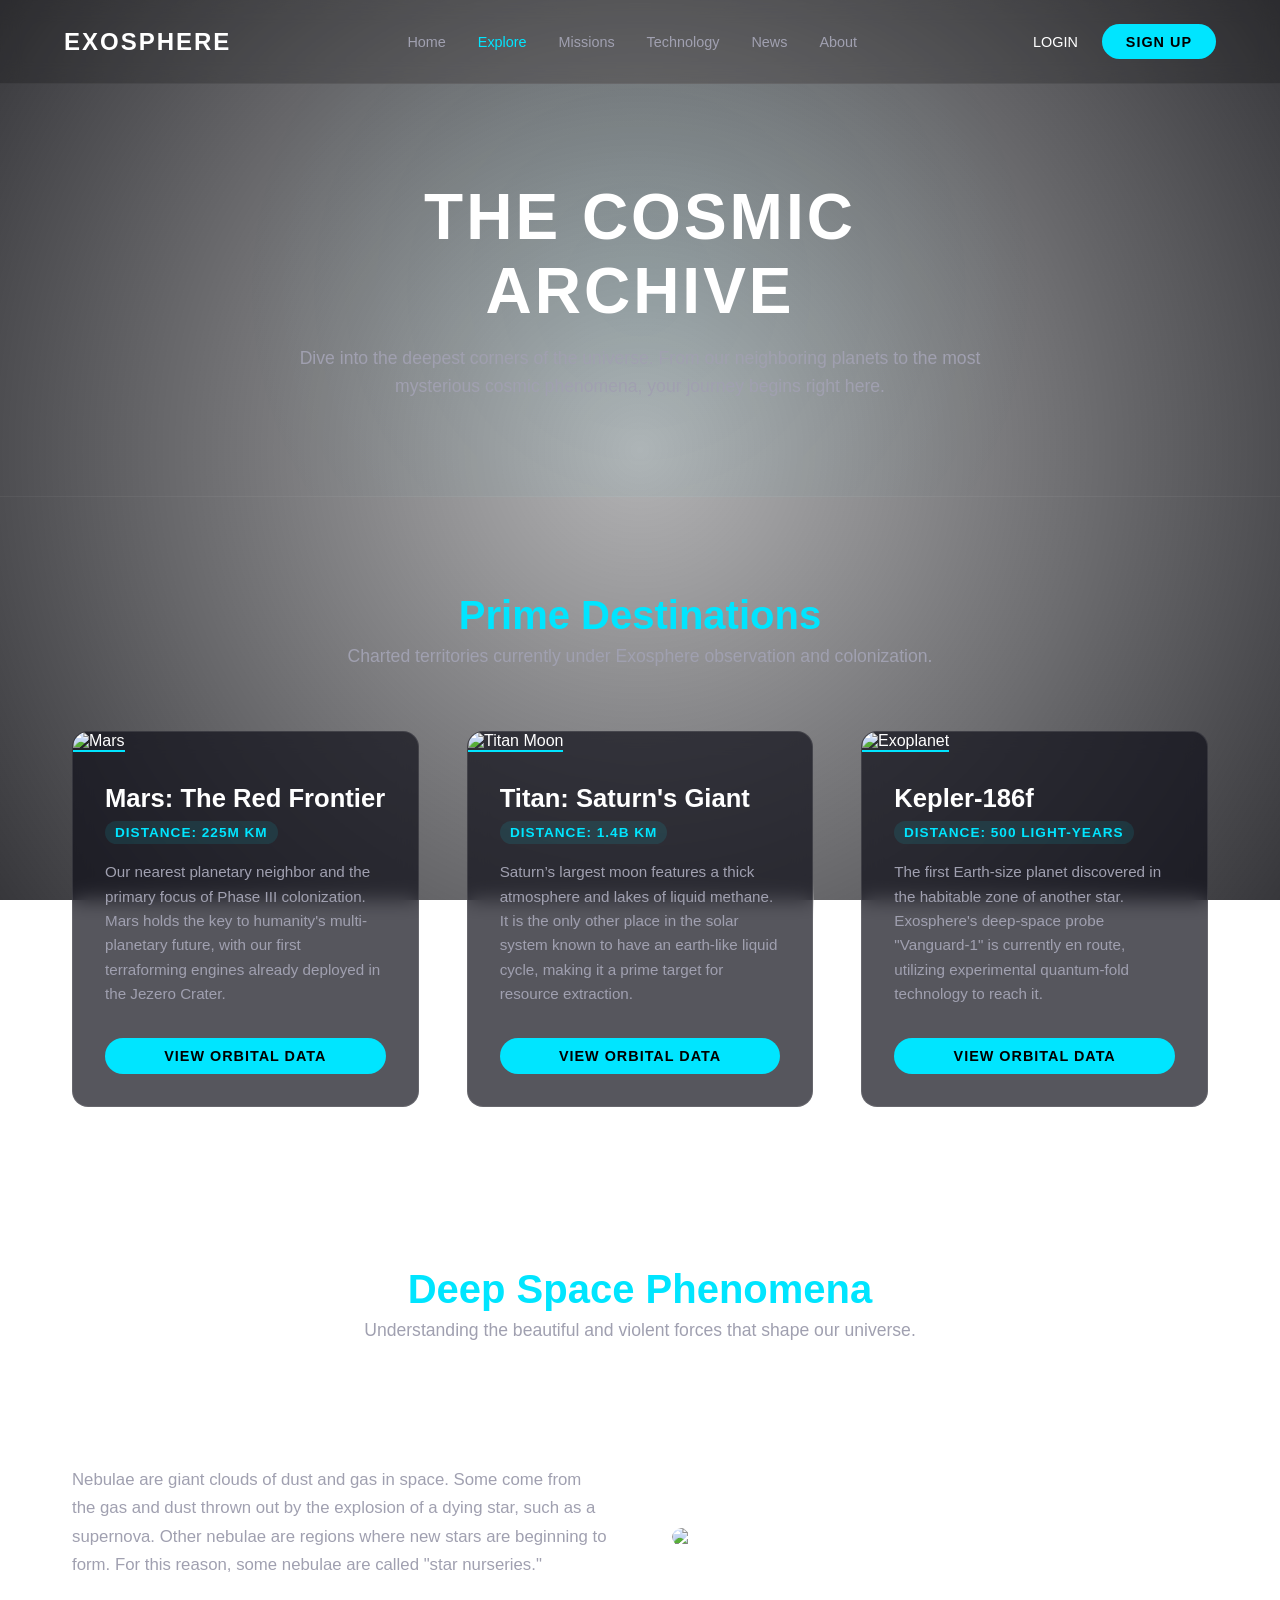
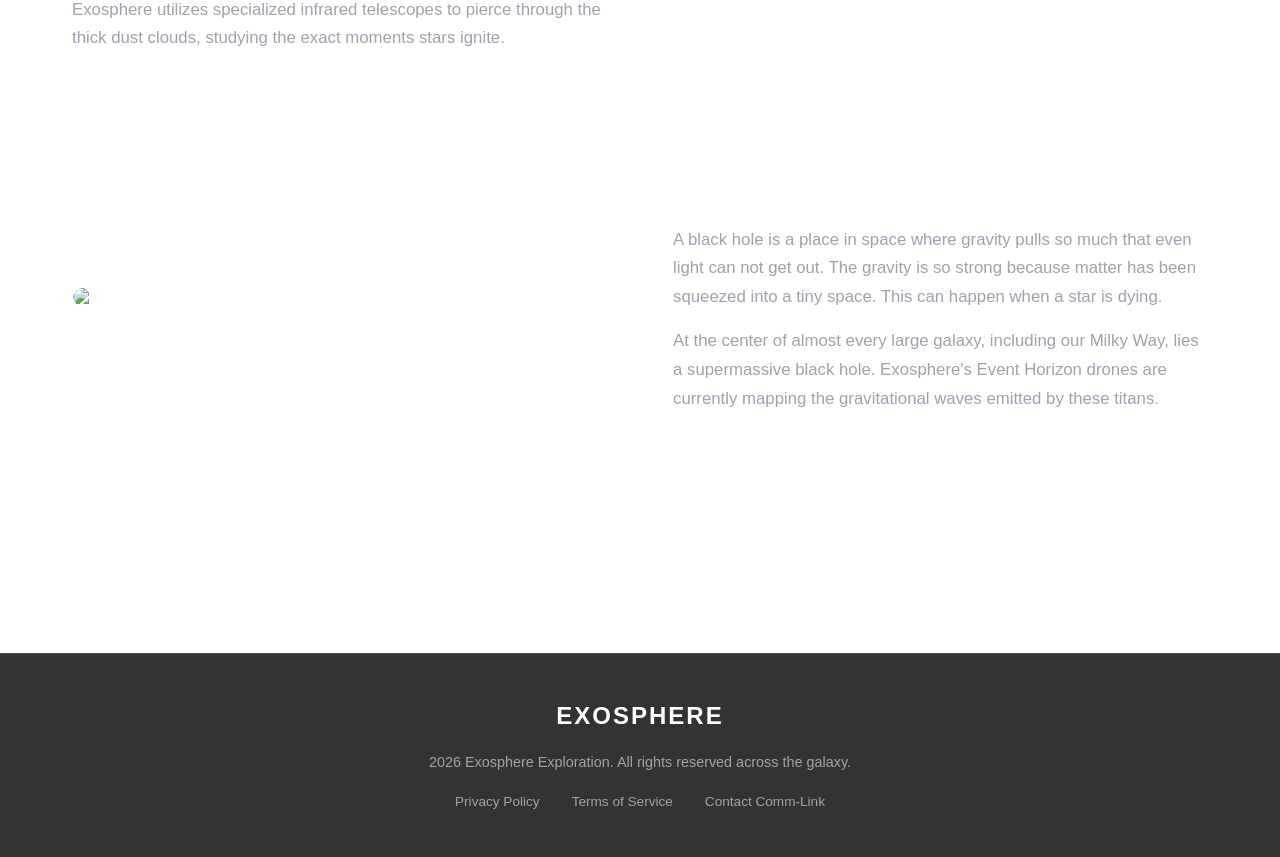
==== Explore.html @ 8937c4ae "Add files via upload Initial website upload" ====
<!DOCTYPE html>
<html lang="en">
<head>
    <meta charset="UTF-8">
    <meta name="viewport" content="width=device-width, initial-scale=1.0">
    <title>Explore the Cosmos - Exosphere</title>
    <link rel="stylesheet" href="./stylemain.css">
<body>

    <body class="explore-page-bg"></body>

    <header class="navbar">
        <div class="logo">EXOSPHERE</div>
        <nav>
            <ul class="nav-links">
                <li><a href="index.html">Home</a></li>
                <li><a href="explore.html" class="active">Explore</a></li>
                <li><a href="Missions.html">Missions</a></li>
                <li><a href="Technology.html">Technology</a></li>
                <li><a href="News.html">News</a></li>
                <li><a href="About.html">About</a></li>
            </ul>
        </nav>
        <div class="auth-buttons">
            <a href="login.html" class="login-btn">LOGIN</a>
            <a href="signup.html" class="btn-glow">SIGN UP</a>
        </div>
    </header>

    <main>
        <section class="explore-hero">
            <div class="hero-content">
                <h1 class="animate-title">THE COSMIC<br>ARCHIVE</h1>
                <p class="animate-subtitle">Dive into the deepest corners of the universe. From our neighboring planets to the most mysterious cosmic phenomena, your journey begins right here.</p>
            </div>
        </section>

        <section class="destinations-section">
            <div class="section-title">
                <h2>Prime Destinations</h2>
                <p>Charted territories currently under Exosphere observation and colonization.</p>
            </div>

            <div class="destinations-grid">
                <div class="dest-card float-anim-1">
                    <img src="./Photos/MarsRed.png" alt="Mars">
                    <div class="dest-info">
                        <h3>Mars: The Red Frontier</h3>
                        <span class="distance">Distance: 225M km</span>
                        <p>Our nearest planetary neighbor and the primary focus of Phase III colonization. Mars holds the key to humanity's multi-planetary future, with our first terraforming engines already deployed in the Jezero Crater.</p>
                        <a href="#" class="btn-glow">VIEW ORBITAL DATA</a>
                    </div>
                </div>

                <div class="dest-card float-anim-2">
                    <img src="./Photos/pia11548-titan-16x9-1.webp"alt="Titan Moon">
                    <div class="dest-info">
                        <h3>Titan: Saturn's Giant</h3>
                        <span class="distance">Distance: 1.4B km</span>
                        <p>Saturn’s largest moon features a thick atmosphere and lakes of liquid methane. It is the only other place in the solar system known to have an earth-like liquid cycle, making it a prime target for resource extraction.</p>
                        <a href="#" class="btn-glow">VIEW ORBITAL DATA</a>
                    </div>
                </div>

                <div class="dest-card float-anim-3">
                    <img src="./Photos/Kepler186f.jpg" alt="Exoplanet">
                    <div class="dest-info">
                        <h3>Kepler-186f</h3>
                        <span class="distance">Distance: 500 Light-years</span>
                        <p>The first Earth-size planet discovered in the habitable zone of another star. Exosphere's deep-space probe "Vanguard-1" is currently en route, utilizing experimental quantum-fold technology to reach it.</p>
                        <a href="#" class="btn-glow">VIEW ORBITAL DATA</a>
                    </div>
                </div>
            </div>
        </section>

        <section class="phenomena-section">
            <div class="section-title">
                <h2>Deep Space Phenomena</h2>
                <p>Understanding the beautiful and violent forces that shape our universe.</p>
            </div>

            <div class="phenomena-row">
                <div class="phenomena-text">
                    <h3>Stellar Nurseries (Nebulae)</h3>
                    <p>Nebulae are giant clouds of dust and gas in space. Some come from the gas and dust thrown out by the explosion of a dying star, such as a supernova. Other nebulae are regions where new stars are beginning to form. For this reason, some nebulae are called "star nurseries."</p>
                    <p>Exosphere utilizes specialized infrared telescopes to pierce through the thick dust clouds, studying the exact moments stars ignite.</p>
                </div>
                <div class="phenomena-image img-glow">
                    <img src="https://images.unsplash.com/photo-1462331940025-496dfbfc7564?q=80&w=800&auto=format&fit=crop" alt="Nebula">
                </div>
            </div>

            <div class="phenomena-row reverse">
                <div class="phenomena-text">
                    <h3>Supermassive Black Holes</h3>
                    <p>A black hole is a place in space where gravity pulls so much that even light can not get out. The gravity is so strong because matter has been squeezed into a tiny space. This can happen when a star is dying.</p>
                    <p>At the center of almost every large galaxy, including our Milky Way, lies a supermassive black hole. Exosphere's Event Horizon drones are currently mapping the gravitational waves emitted by these titans.</p>
                </div>
                <div class="phenomena-image img-glow-dark">
                    <img src="./Photos/black hole.png" alt="Black Hole">
                </div>
            </div>
        </section>

    </main>

    <footer class="site-footer">
        <div class="footer-content">
            <div class="footer-logo">EXOSPHERE</div>
            <p> 2026 Exosphere Exploration. All rights reserved across the galaxy.</p>
            <div class="footer-links">
                <a href="#">Privacy Policy</a>
                <a href="#">Terms of Service</a>
                <a href="#">Contact Comm-Link</a>
            </div>
        </div>
    </footer>

</body>
</html>
---- stylemain.css ----
:root {
    --primary-cyan: #00e5ff;
    --primary-cyan-glow: rgba(0, 229, 255, 0.6);
    --text-white: #ffffff;
    --text-gray: #a0a0b0;
    --bg-dark: #05050a;
    --card-bg: rgba(15, 15, 25, 0.7);
    --card-border: rgba(255, 255, 255, 0.1);
}

* {
    margin: 0;
    padding: 0;
    box-sizing: border-box;
}

body {
    font-family: 'Inter', sans-serif;
    color: var(--text-white);
    background: url('./Photos/different-planets-space.jpg') no-repeat center center fixed;
    background-size: cover;
    min-height: 100vh;
    overflow-x: hidden;
}

body::before {
    content: '';
    position: fixed;
    top: 0; left: 0; width: 100%; height: 100%;
    background: radial-gradient(circle at center, rgba(5,5,10,0.3) 0%, rgba(5,5,10,0.8) 100%);
    z-index: -1;
}

.navbar {
    display: flex;
    justify-content: space-between;
    align-items: center;
    padding: 24px 64px;
    background: rgba(0, 0, 0, 0.2);
    backdrop-filter: blur(10px);
    border-bottom: 1px solid rgba(255, 255, 255, 0.05);
    position: sticky;
    top: 0;
    z-index: 100;
}

.logo {
    font-family: 'Space Grotesk', sans-serif;
    font-size: 24px;
    font-weight: 700;
    letter-spacing: 2px;
}

.nav-links {
    list-style: none;
    display: flex;
    gap: 32px;
}

.nav-links a {
    text-decoration: none;
    color: var(--text-gray);
    font-size: 14.4px;
    font-weight: 500;
    transition: color 0.3s ease;
}

.nav-links a:hover, .nav-links a.active {
    color: var(--primary-cyan);
}

.auth-buttons {
    display: flex;
    align-items: center;
    gap: 24px;
}

.login-btn {
    text-decoration: none;
    color: var(--text-white);
    font-size: 14.4px;
    font-weight: 500;
    transition: color 0.3s ease;
}

.login-btn:hover {
    color: var(--primary-cyan);
}

.btn-glow {
    text-decoration: none;
    background: var(--primary-cyan);
    color: #000;
    padding: 9.6px 24px;
    border-radius: 30px;
    font-weight: 600;
    font-size: 14.4px;
    transition: all 0.3s ease;
    border: none;
    cursor: pointer;
    font-family: 'Inter', sans-serif;
    text-transform: uppercase;
    letter-spacing: 1px;
}

.btn-glow:hover {
    transform: translateY(-2px);
}

.btn-glow.large {
    padding: 16px 40px;
    font-size: 16px;
    margin-top: 32px;
    display: inline-block;
}

.hero {
    text-align: center;
    padding: 128px 32px 80px 32px;
    display: flex;
    flex-direction: column;
    align-items: center;
}

.hero h1 {
    font-family: 'Space Grotesk', sans-serif;
    font-size: 72px;
    line-height: 1.1;
    letter-spacing: 2px;
    margin-bottom: 24px;
}

.hero p {
    font-size: 17.6px;
    color: var(--text-gray);
    max-width: 600px;
    line-height: 1.6;
    margin-bottom: 16px;
}

.features {
    display: grid;
    grid-template-columns: repeat(auto-fit, minmax(300px, 1fr));
    gap: 32px;
    max-width: 1100px;
    margin: 0 auto;
    padding: 32px;
}

.card {
    background: var(--card-bg);
    border: 1px solid var(--card-border);
    border-radius: 16px;
    overflow: hidden;
    backdrop-filter: blur(8px);
    transition: transform 0.3s ease, border-color 0.3s ease;
}

.card:hover {
    transform: translateY(-5px);
    border-color: rgba(0, 229, 255, 0.4);
}

.card.active-card {
    border-color: var(--primary-cyan);
}

.card-image {
    width: 100%;
    height: 180px;
    overflow: hidden;
}

.card-image img {
    width: 100%;
    height: 100%;
    object-fit: cover;
    transition: transform 0.5s ease;
}

.card:hover .card-image img {
    transform: scale(1.05);
}

.card-content {
    padding: 24px;
}

.card-content h3 {
    font-family: 'Space Grotesk', sans-serif;
    font-size: 19.2px;
    margin-bottom: 12.8px;
}

.card-content p {
    color: var(--text-gray);
    font-size: 14.4px;
    line-height: 1.5;
    margin-bottom: 24px;
}

.card-link {
    text-decoration: none;
    color: var(--primary-cyan);
    font-size: 13.6px;
    font-weight: 600;
    letter-spacing: 1px;
    display: inline-block;
}

.about-section {
    max-width: 1200px;
    margin: 64px auto;
    padding: 32px;
    display: grid;
    grid-template-columns: repeat(auto-fit, minmax(400px, 1fr)); 
    gap: 64px;
    align-items: center;
}

.about-content h2 {
    font-family: 'Space Grotesk', sans-serif;
    font-size: 40px;
    margin-bottom: 24px;
}

.about-content p {
    color: var(--text-gray);
    font-size: 16.8px;
    line-height: 1.7;
    margin-bottom: 24px;
}

.about-stats {
    display: grid;
    grid-template-columns: repeat(auto-fit, minmax(140px, 1fr));
    gap: 24px;
}

.stat-box {
    background: var(--card-bg);
    border: 1px solid var(--card-border);
    border-radius: 12px;
    padding: 32px 16px;
    text-align: center;
    backdrop-filter: blur(8px);
    transition: transform 0.3s ease, border-color 0.3s ease;
}

.stat-box:hover {
    transform: translateY(-5px);
    border-color: var(--primary-cyan);
}

.stat-box h4 {
    font-family: 'Space Grotesk', sans-serif;
    font-size: 40px;
    color: var(--primary-cyan);
    margin-bottom: 8px;
}

.stat-box span {
    font-size: 13.6px;
    color: var(--text-gray);
    text-transform: uppercase;
    letter-spacing: 1px;
}

.tech-section {
    max-width: 1200px;
    margin: 64px auto;
    padding: 64px 32px;
    background: rgba(10, 10, 15, 0.4);
    border-top: 1px solid rgba(255, 255, 255, 0.05);
    border-bottom: 1px solid rgba(255, 255, 255, 0.05);
}

.tech-header {
    text-align: center;
    max-width: 800px;
    margin: 0 auto 64px auto;
}

.tech-header h2 {
    font-family: 'Space Grotesk', sans-serif;
    font-size: 40px;
    margin-bottom: 16px;
    color: var(--text-white);
}

.tech-header p {
    color: var(--text-gray);
    font-size: 16.8px;
    line-height: 1.6;
}

.tech-grid {
    display: grid;
    grid-template-columns: repeat(auto-fit, minmax(320px, 1fr));
    gap: 32px;
}

.tech-card {
    background: rgba(0, 0, 0, 0.3);
    border-left: 3px solid var(--primary-cyan);
    padding: 32px;
    border-radius: 0 12px 12px 0;
    transition: background 0.3s ease, transform 0.3s ease;
}

.tech-card:hover {
    background: rgba(0, 229, 255, 0.05);
    transform: translateX(5px);
}

.tech-card h3 {
    font-family: 'Space Grotesk', sans-serif;
    font-size: 22.4px;
    margin-bottom: 16px;
    color: var(--text-white);
}

.tech-card p {
    color: var(--text-gray);
    font-size: 15.2px;
    line-height: 1.7;
}

.roadmap-section {
    max-width: 900px;
    margin: 96px auto;
    padding: 32px;
}

.roadmap-section h2 {
    font-family: 'Space Grotesk', sans-serif;
    font-size: 40px;
    text-align: center;
    margin-bottom: 64px;
}

.roadmap-container {
    display: flex;
    flex-direction: column;
    gap: 32px;
    position: relative;
}

.roadmap-container::before {
    content: '';
    position: absolute;
    left: 45px;
    top: 0;
    bottom: 0;
    width: 2px;
    background: var(--card-border);
    z-index: 0;
}

.roadmap-item {
    display: flex;
    gap: 32px;
    position: relative;
    z-index: 1;
}

.roadmap-date {
    background: var(--bg-dark);
    border: 2px solid var(--primary-cyan);
    color: var(--primary-cyan);
    font-weight: 600;
    padding: 8px 16px;
    border-radius: 30px;
    height: max-content;
    white-space: nowrap;
}

.roadmap-content {
    background: var(--card-bg);
    border: 1px solid var(--card-border);
    border-radius: 12px;
    padding: 32px;
    width: 100%;
    backdrop-filter: blur(8px);
}

.roadmap-content h3 {
    font-family: 'Space Grotesk', sans-serif;
    font-size: 20.8px;
    margin-bottom: 12.8px;
}

.roadmap-content p {
    color: var(--text-gray);
    font-size: 15.2px;
    line-height: 1.6;
}

.newsletter-section {
    padding: 64px 32px;
    margin-top: 32px;
    width: 100%;
    clear: both;
}

.newsletter-box {
    width: 100%;
    max-width: 750px;
    margin: 0 auto;
    background: linear-gradient(135deg, rgba(15, 15, 25, 0.9), rgba(5, 5, 10, 0.9));
    border: 1px solid var(--primary-cyan);
    border-radius: 20px;
    padding: 56px 32px;
    text-align: center;
}

.newsletter-box h2 {
    font-family: 'Space Grotesk', sans-serif;
    font-size: 32px;
    margin-bottom: 16px;
}

.newsletter-box p {
    color: var(--text-gray);
    margin-bottom: 40px;
    font-size: 16px;
    line-height: 1.5;
}

.newsletter-form {
    display: flex;
    flex-wrap: wrap;
    gap: 16px;
    justify-content: center;
    width: 100%;
    max-width: 550px;
    margin: 0 auto;
}

.newsletter-form input {
    flex: 1 1 250px;
    padding: 16px 24px;
    background: rgba(0, 0, 0, 0.5);
    border: 1px solid rgba(255, 255, 255, 0.2);
    border-radius: 30px;
    color: var(--text-white);
    font-family: 'Inter', sans-serif;
    outline: none;
    transition: border-color 0.3s ease;
}

.newsletter-form input:focus {
    border-color: var(--primary-cyan);
}

.newsletter-form button {
    flex: 0 1 auto;
    white-space: nowrap;
}

.site-footer {
    background: rgba(0, 0, 0, 0.8);
    border-top: 1px solid var(--card-border);
    padding: 48px 32px;
    text-align: center;
    backdrop-filter: blur(10px);
}

.footer-content {
    max-width: 1100px;
    margin: 0 auto;
    display: flex;
    flex-direction: column;
    gap: 24px;
    align-items: center;
}

.footer-logo {
    font-family: 'Space Grotesk', sans-serif;
    font-size: 24px;
    font-weight: 700;
    letter-spacing: 2px;
}

.site-footer p {
    color: var(--text-gray);
    font-size: 14.4px;
}

.footer-links {
    display: flex;
    gap: 32px;
}

.footer-links a {
    color: var(--text-gray);
    text-decoration: none;
    font-size: 13.6px;
    transition: color 0.3s ease;
}

.footer-links a:hover {
    color: var(--primary-cyan);
}

.login-container {
    display: flex;
    justify-content: center;
    align-items: center;
    min-height: calc(100vh - 90px);
    padding: 32px;
}

.login-box {
    background: var(--card-bg);
    border: 1px solid var(--card-border);
    border-radius: 16px;
    padding: 48px 40px;
    width: 100%;
    max-width: 450px;
    backdrop-filter: blur(12px);
}

.signup-box {
    max-width: 500px; 
}

.login-box h2 {
    font-family: 'Space Grotesk', sans-serif;
    font-size: 32px;
    margin-bottom: 8px;
    text-align: center;
}

.login-box > p {
    text-align: center;
    color: var(--text-gray);
    font-size: 15.2px;
    margin-bottom: 40px;
}

.input-group {
    margin-bottom: 24px;
}

.input-group label {
    display: block;
    font-size: 13.6px;
    color: var(--text-gray);
    margin-bottom: 8px;
    font-weight: 500;
}

.input-group input {
    width: 100%;
    padding: 14.4px 16px;
    background: rgba(0, 0, 0, 0.4);
    border: 1px solid rgba(255, 255, 255, 0.15);
    border-radius: 8px;
    color: var(--text-white);
    font-family: 'Inter', sans-serif;
    font-size: 16px;
    transition: all 0.3s ease;
}

.input-group input::placeholder {
    color: rgba(255, 255, 255, 0.3);
}

.input-group input:focus {
    outline: none;
    border-color: var(--primary-cyan);
    background: rgba(0, 0, 0, 0.6);
}

.form-actions {
    display: flex;
    justify-content: space-between;
    align-items: center;
    margin-bottom: 32px;
    font-size: 13.6px;
}

.remember-me {
    display: flex;
    align-items: center;
    gap: 8px;
    color: var(--text-gray);
    cursor: pointer;
    position: relative;
}

.remember-me input[type="checkbox"] {
    accent-color: var(--primary-cyan);
    cursor: pointer;
}

.forgot-pass {
    color: var(--primary-cyan);
    text-decoration: none;
}

.forgot-pass:hover {
    color: var(--primary-cyan);
}

.submit-btn {
    width: 100%;
    text-align: center;
    display: block;
}

.login-footer {
    margin-top: 32px;
    text-align: center;
    font-size: 14.4px;
    color: var(--text-gray);
}

.login-footer a {
    color: var(--primary-cyan);
    text-decoration: none;
    font-weight: 600;
}

.strength-meter {
    height: 4px;
    background: rgba(255, 255, 255, 0.1);
    border-radius: 2px;
    margin-top: 10px;
    margin-bottom: 5px;
    overflow: hidden;
}

.strength-bar {
    height: 100%;
    width: 0%;
    border-radius: 2px;
    transition: width 0.3s ease, background-color 0.3s ease;
}

.dynamic-feedback {
    display: block;
    font-size: 12px;
    margin-top: 5px;
    min-height: 15px; 
    transition: color 0.3s ease;
}

button:disabled {
    cursor: not-allowed;
    background: rgba(0, 229, 255, 0.2);
    color: rgba(255, 255, 255, 0.5);
    border: 1px solid rgba(0, 229, 255, 0.2);
}

.explore-hero {
    text-align: center;
    padding: 96px 32px;
    background: radial-gradient(circle at center, rgba(0, 229, 255, 0.05) 0%, transparent 60%);
    border-bottom: 1px solid rgba(255, 255, 255, 0.05);
}

.explore-hero h1 {
    font-family: 'Space Grotesk', sans-serif;
    font-size: 64px;
    letter-spacing: 3px;
    margin-bottom: 16px;
    color: var(--text-white);
}

.explore-hero p {
    color: var(--text-gray);
    font-size: 17.6px;
    max-width: 700px;
    margin: 0 auto;
    line-height: 1.6;
}

.section-title {
    text-align: center;
    margin-bottom: 64px;
    padding: 0 32px;
}

.section-title h2 {
    font-family: 'Space Grotesk', sans-serif;
    font-size: 40px;
    color: var(--primary-cyan);
    margin-bottom: 8px;
}

.section-title p {
    color: var(--text-gray);
    font-size: 17.6px;
}

.destinations-section {
    max-width: 1200px;
    margin: 64px auto;
    padding: 32px;
}

.destinations-grid {
    display: grid;
    grid-template-columns: repeat(auto-fit, minmax(320px, 1fr));
    gap: 48px;
}

.dest-card {
    background: var(--card-bg);
    border: 1px solid var(--card-border);
    border-radius: 16px;
    overflow: hidden;
    backdrop-filter: blur(10px);
    transition: transform 0.4s ease, border-color 0.4s ease;
}

.dest-card:hover {
    border-color: var(--primary-cyan); 
}

.dest-card img {
    width: 100%;
    height: 220px;
    object-fit: cover;
    border-bottom: 2px solid var(--primary-cyan);
}

.dest-info {
    padding: 32px;
}

.dest-info h3 {
    font-family: 'Space Grotesk', sans-serif;
    font-size: 25.6px;
    margin-bottom: 8px;
}

.dest-info .distance {
    display: inline-block;
    color: var(--primary-cyan);
    font-size: 13.6px;
    font-weight: 600;
    text-transform: uppercase;
    letter-spacing: 1px;
    margin-bottom: 16px;
    background: rgba(0, 229, 255, 0.1);
    padding: 4px 10px;
    border-radius: 20px;
}

.dest-info p {
    color: var(--text-gray);
    font-size: 15.2px;
    line-height: 1.6;
    margin-bottom: 32px;
}

.dest-info .btn-glow {
    width: 100%;
    display: block;
    text-align: center;
}

.phenomena-section {
    max-width: 1200px;
    margin: 96px auto;
    padding: 32px;
}

.phenomena-row {
    display: flex;
    align-items: center;
    gap: 64px;
    margin-bottom: 96px;
}

.phenomena-row.reverse {
    flex-direction: row-reverse;
}

.phenomena-text {
    flex: 1;
}

.phenomena-text h3 {
    font-family: 'Space Grotesk', sans-serif;
    font-size: 32px;
    margin-bottom: 24px;
    color: var(--text-white);
}

.phenomena-text p {
    color: var(--text-gray);
    font-size: 16.8px;
    line-height: 1.7;
    margin-bottom: 16px;
}

.phenomena-image {
    flex: 1;
    border-radius: 20px;
    overflow: hidden;
    position: relative;
}

.phenomena-image img {
    width: 100%;
    height: 100%;
    object-fit: cover;
    border-radius: 20px;
    transition: transform 0.8s ease;
}

.phenomena-row:hover .phenomena-image img {
    transform: scale(1.05); 
}

.img-glow-dark {
    border: 1px solid rgba(255, 255, 255, 0.05);
}

.mission-hero {
    position: relative;
    text-align: center;
    padding: 128px 32px;
    overflow: hidden;
    border-bottom: 1px solid var(--card-border);
}

.radar-bg {
    position: absolute;
    top: 50%;
    left: 50%;
    transform: translate(-50%, -50%);
    width: 600px;
    height: 600px;
    border-radius: 50%;
    border: 1px solid rgba(0, 229, 255, 0.1);
    z-index: -1;
    /* background: repeating-radial-gradient(
        transparent,
        transparent 40px,
        rgba(0, 229, 255, 0.05) 41px,
        transparent 42px
    ); */
}

.radar-bg::after {
    content: '';
    position: absolute;
    top: 50%;
    left: 50%;
    width: 300px;
    height: 300px;
    background: conic-gradient(from 0deg, transparent 70%, rgba(0, 229, 255, 0.3) 100%);
    transform-origin: 0 0;
    animation: radar-spin 4s linear infinite;
    border-radius: 100% 0 0 0;
}

@keyframes radar-spin {
    from { transform: rotate(0deg); }
    to { transform: rotate(360deg); }
}

.mission-hero h1 {
    font-family: 'Space Grotesk', sans-serif;
    font-size: 64px;
    letter-spacing: 4px;
    color: var(--text-white);
    margin-bottom: 16px;
}

.mission-hero p {
    color: var(--text-gray);
    font-size: 17.6px;
    max-width: 600px;
    margin: 0 auto;
    line-height: 1.6;
}

.mission-board-section {
    max-width: 1200px;
    margin: 64px auto;
    padding: 32px;
}

.mission-grid {
    display: grid;
    grid-template-columns: repeat(auto-fit, minmax(400px, 1fr));
    gap: 48px;
}

.mission-card {
    background: var(--card-bg);
    border: 1px solid var(--card-border);
    border-radius: 16px;
    overflow: hidden;
    backdrop-filter: blur(12px);
    position: relative;
    transition: transform 0.3s ease;
}

.mission-card:hover {
    transform: translateY(-5px);
    border-color: rgba(255, 255, 255, 0.3);
}

.mission-status {
    position: absolute;
    top: 15px;
    right: 15px;
    background: rgba(0, 0, 0, 0.7);
    padding: 8px 15px;
    border-radius: 30px;
    display: flex;
    align-items: center;
    gap: 10px;
    backdrop-filter: blur(5px);
    border: 1px solid rgba(255, 255, 255, 0.1);
    z-index: 10;
}

.status-dot {
    width: 10px;
    height: 10px;
    border-radius: 50%;
}

.active-dot {
    background: #00ff88;
    animation: pulse-green 1.5s infinite alternate;
}

.transit-dot {
    background: #ffd700;
    animation: pulse-yellow 1.5s infinite alternate;
}

@keyframes pulse-green {
    from { opacity: 0.5; }
    to { opacity: 1; }
}

@keyframes pulse-yellow {
    from { opacity: 0.5; }
    to { opacity: 1; }
}

.status-text {
    font-size: 12px;
    font-weight: 600;
    letter-spacing: 1px;
    color: var(--text-white);
}

.mission-img {
    width: 100%;
    height: 250px;
    object-fit: cover;
    border-bottom: 1px solid var(--card-border);
}

.mission-details {
    padding: 32px;
}

.mission-details h3 {
    font-family: 'Space Grotesk', sans-serif;
    font-size: 24px;
    margin-bottom: 8px;
}

.mission-target {
    color: var(--primary-cyan);
    font-size: 14.4px;
    margin-bottom: 24px;
    text-transform: uppercase;
}

.mission-details p {
    color: var(--text-gray);
    font-size: 15.2px;
    line-height: 1.6;
    margin-bottom: 24px;
}

.progress-container {
    width: 100%;
    height: 6px;
    background: rgba(255, 255, 255, 0.1);
    border-radius: 3px;
    margin-bottom: 10px;
    overflow: hidden;
}

.progress-bar {
    height: 100%;
    background: #00ff88;
    border-radius: 3px;
}

.progress-bar.transit-bar {
    background: #ffd700;
}

.progress-text {
    font-size: 12.8px;
    color: var(--text-white) ;
    text-align: right;
    margin-bottom: 0;
}

.featured-mission-section {
    background: linear-gradient(to right, rgba(10, 10, 15, 0.9), rgba(5, 5, 10, 0.9));
    border-top: 1px solid var(--primary-cyan);
    border-bottom: 1px solid var(--primary-cyan);
    padding: 96px 32px;
    margin-top: 64px;
}

.featured-mission-wrapper {
    max-width: 1200px;
    margin: 0 auto;
    display: flex;
    align-items: center;
    gap: 64px;
}

.featured-text {
    flex: 1;
}

.clearance-tag {
    display: inline-block;
    background: rgba(255, 77, 77, 0.1);
    color: #ff4d4d;
    border: 1px solid #ff4d4d;
    padding: 5px 12px;
    border-radius: 4px;
    font-size: 12px;
    font-weight: 700;
    letter-spacing: 2px;
    margin-bottom: 24px;
}

.featured-text h2 {
    font-family: 'Space Grotesk', sans-serif;
    font-size: 48px;
    margin-bottom: 8px;
}

.featured-text .subtitle {
    color: var(--primary-cyan);
    font-size: 19.2px;
    margin-bottom: 32px;
}

.featured-text p {
    color: var(--text-gray);
    font-size: 16.8px;
    line-height: 1.7;
    margin-bottom: 32px;
}

.mission-specs {
    list-style: none;
    margin-bottom: 48px;
    padding-left: 0;
}

.mission-specs li {
    color: var(--text-white);
    margin-bottom: 12.8px;
    font-size: 16px;
    border-left: 2px solid var(--primary-cyan);
    padding-left: 15px;
}

.featured-image {
    flex: 1;
    position: relative;
    border-radius: 12px;
    overflow: hidden;
    border: 1px solid rgba(0, 229, 255, 0.3);
}

.featured-image img {
    width: 100%;
    display: block;
    filter: contrast(1.2) brightness(0.8);
}

.scanner-line {
    position: absolute;
    top: 0;
    left: 0;
    width: 100%;
    height: 1px;
    background: var(--primary-cyan);
    z-index: 5;
    animation: scan 4s ease-in-out infinite;
}

@keyframes scan {
    0% { top: 0%; opacity: 0; }
    10% { opacity: 1; }
    90% { opacity: 1; }
    100% { top: 100%; opacity: 0; }
}

.slide-in-left {
    animation: slideRight 1s ease-out forwards;
}

.slide-in-right {
    animation: slideLeft 1s ease-out forwards;
}

@keyframes slideRight {
    from { opacity: 0; transform: translateX(-50px); }
    to { opacity: 1; transform: translateX(0); }
}

@keyframes slideLeft {
    from { opacity: 0; transform: translateX(50px); }
    to { opacity: 1; transform: translateX(0); }
}

@media (max-width: 900px) {
    .featured-mission-wrapper {
        flex-direction: column;
    }
    .mission-hero h1 { font-size: 48px; }
}

body.mission-page-bg {
    background: url('./Photos/aperture-vintage-Z6EpCdMcoUU-unsplash.jpg') no-repeat center center fixed;
    background-size: cover;
}

.explore-page-bg{
    background: url('./Photos/yong-chuan-tan-VZ_GDBK98FQ-unsplash.jpg') no-repeat center center fixed;
    background-size: cover;
}
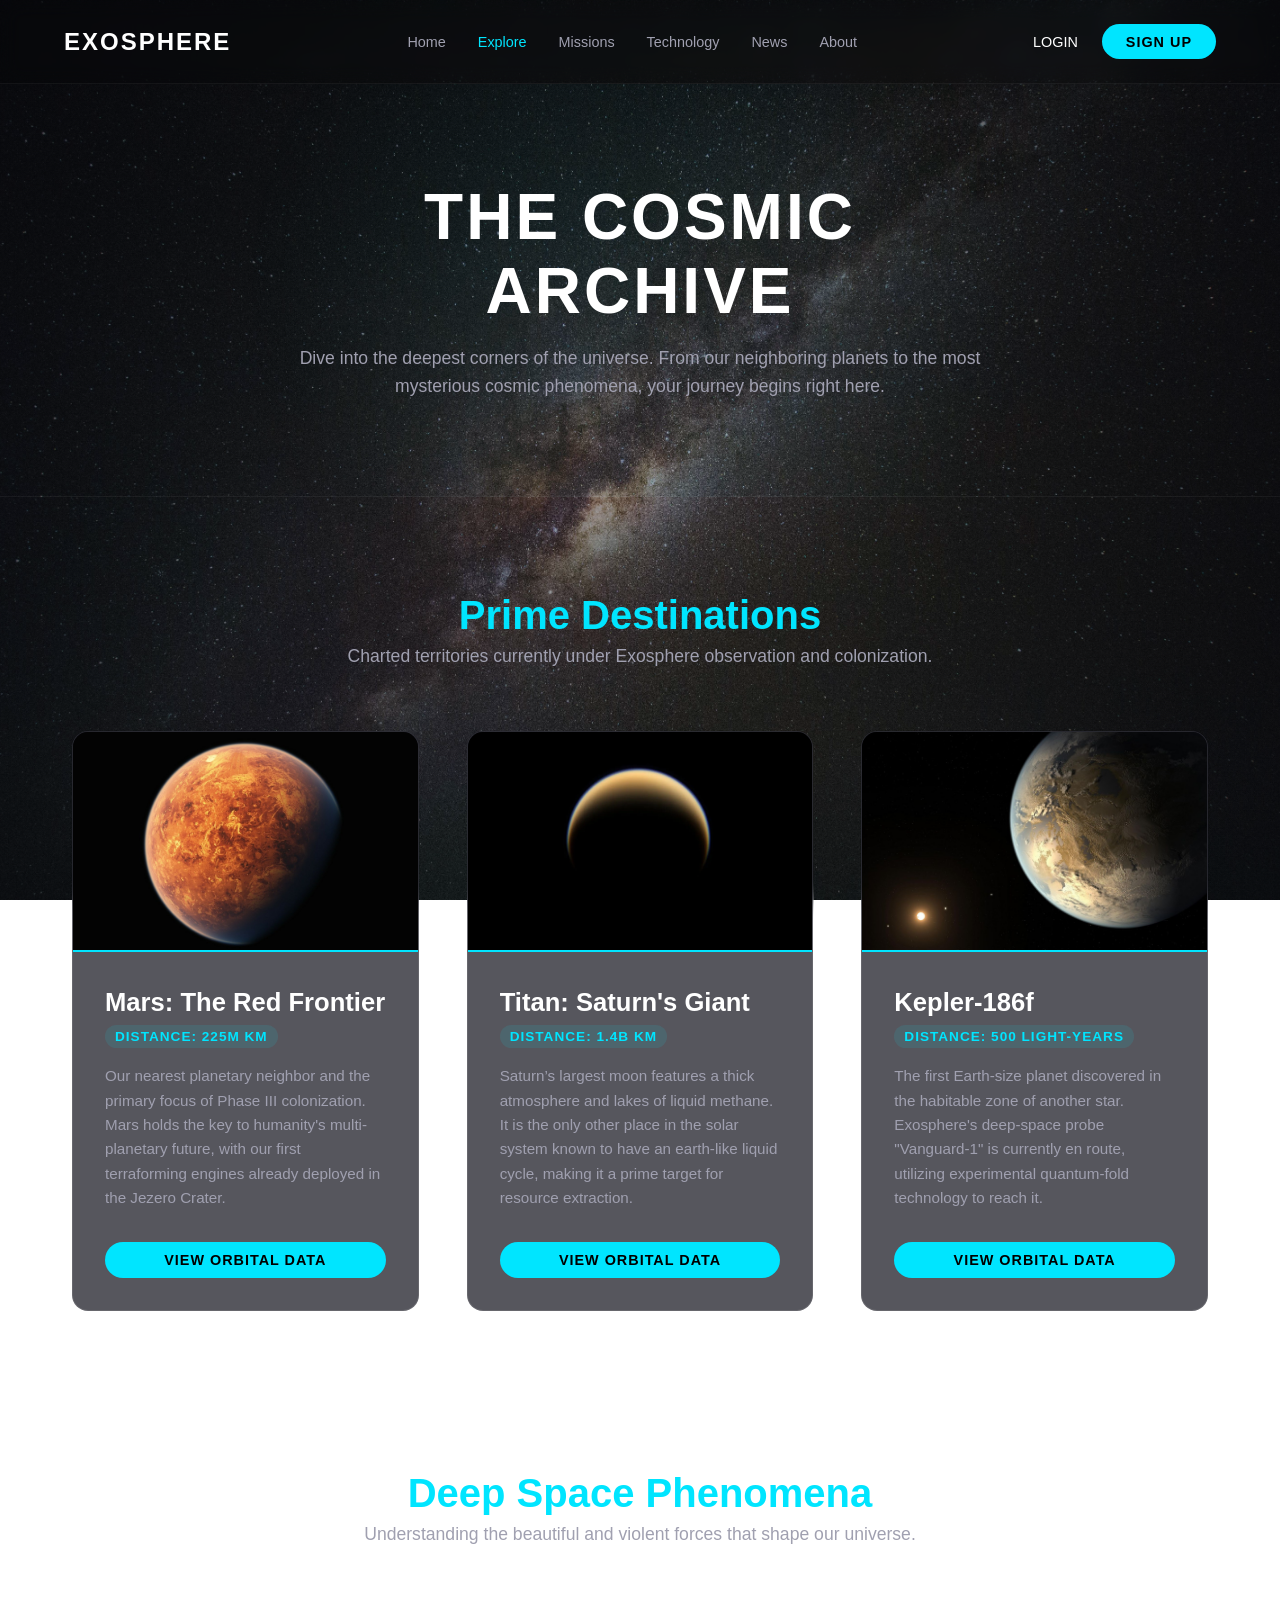
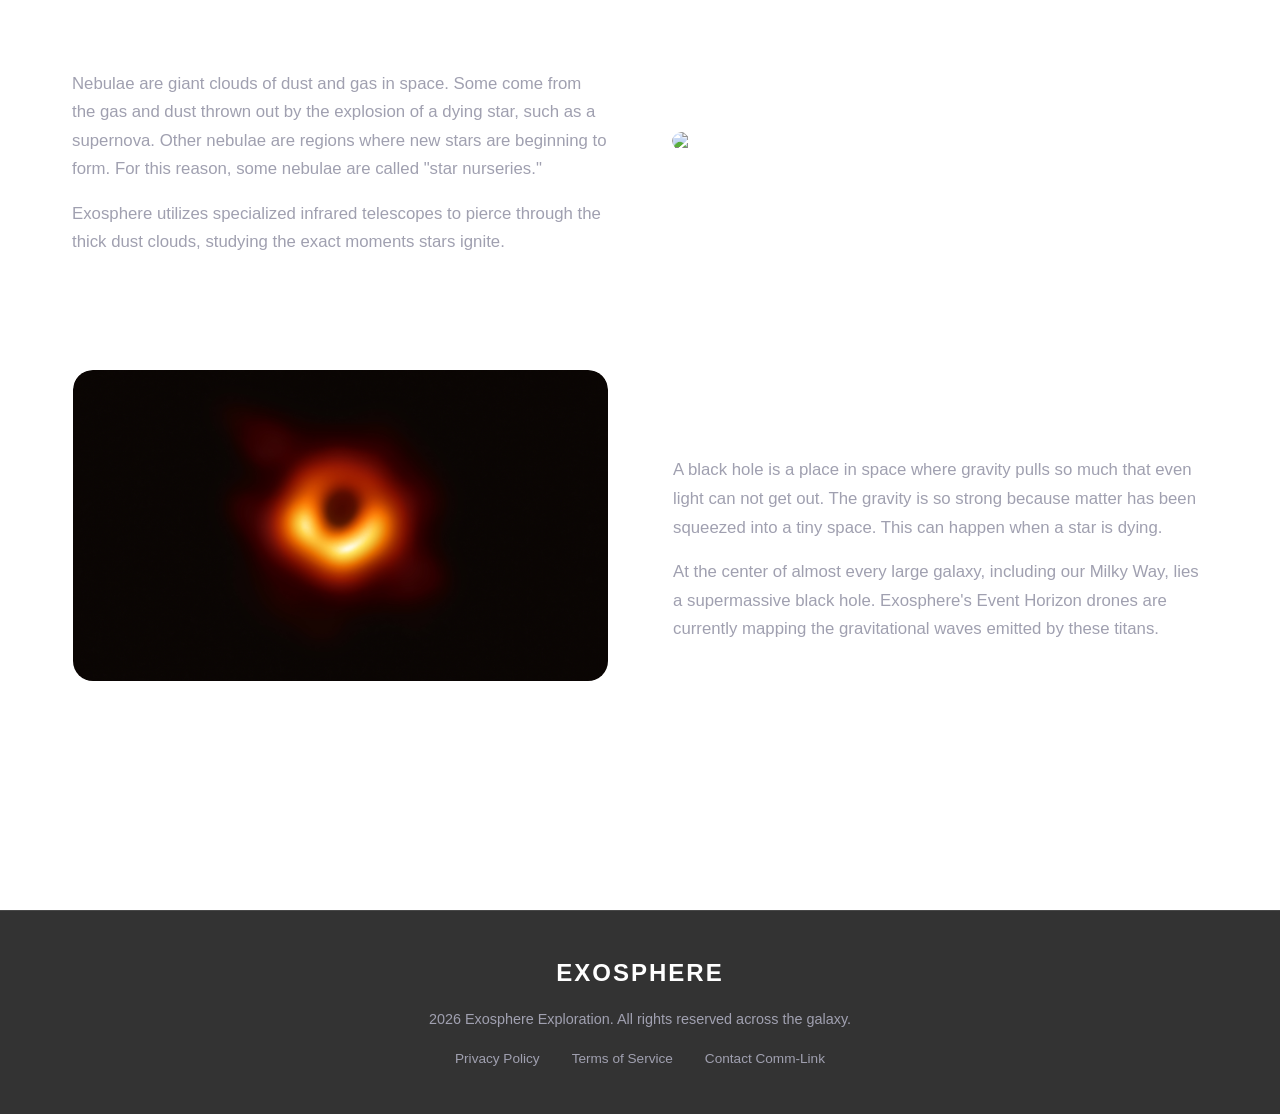
==== commit 25de470d: "`" ====
--- a/Explore.html
+++ b/Explore.html
@@ -98,7 +98,7 @@
                     <p>At the center of almost every large galaxy, including our Milky Way, lies a supermassive black hole. Exosphere's Event Horizon drones are currently mapping the gravitational waves emitted by these titans.</p>
                 </div>
                 <div class="phenomena-image img-glow-dark">
-                    <img src="./Photos/black hole.png" alt="Black Hole">
+                    <img src="./Photos/black hole.jpg" alt="Black Hole">
                 </div>
             </div>
         </section>
@@ -118,4 +118,4 @@
     </footer>
 
 </body>
-</html>+</html>
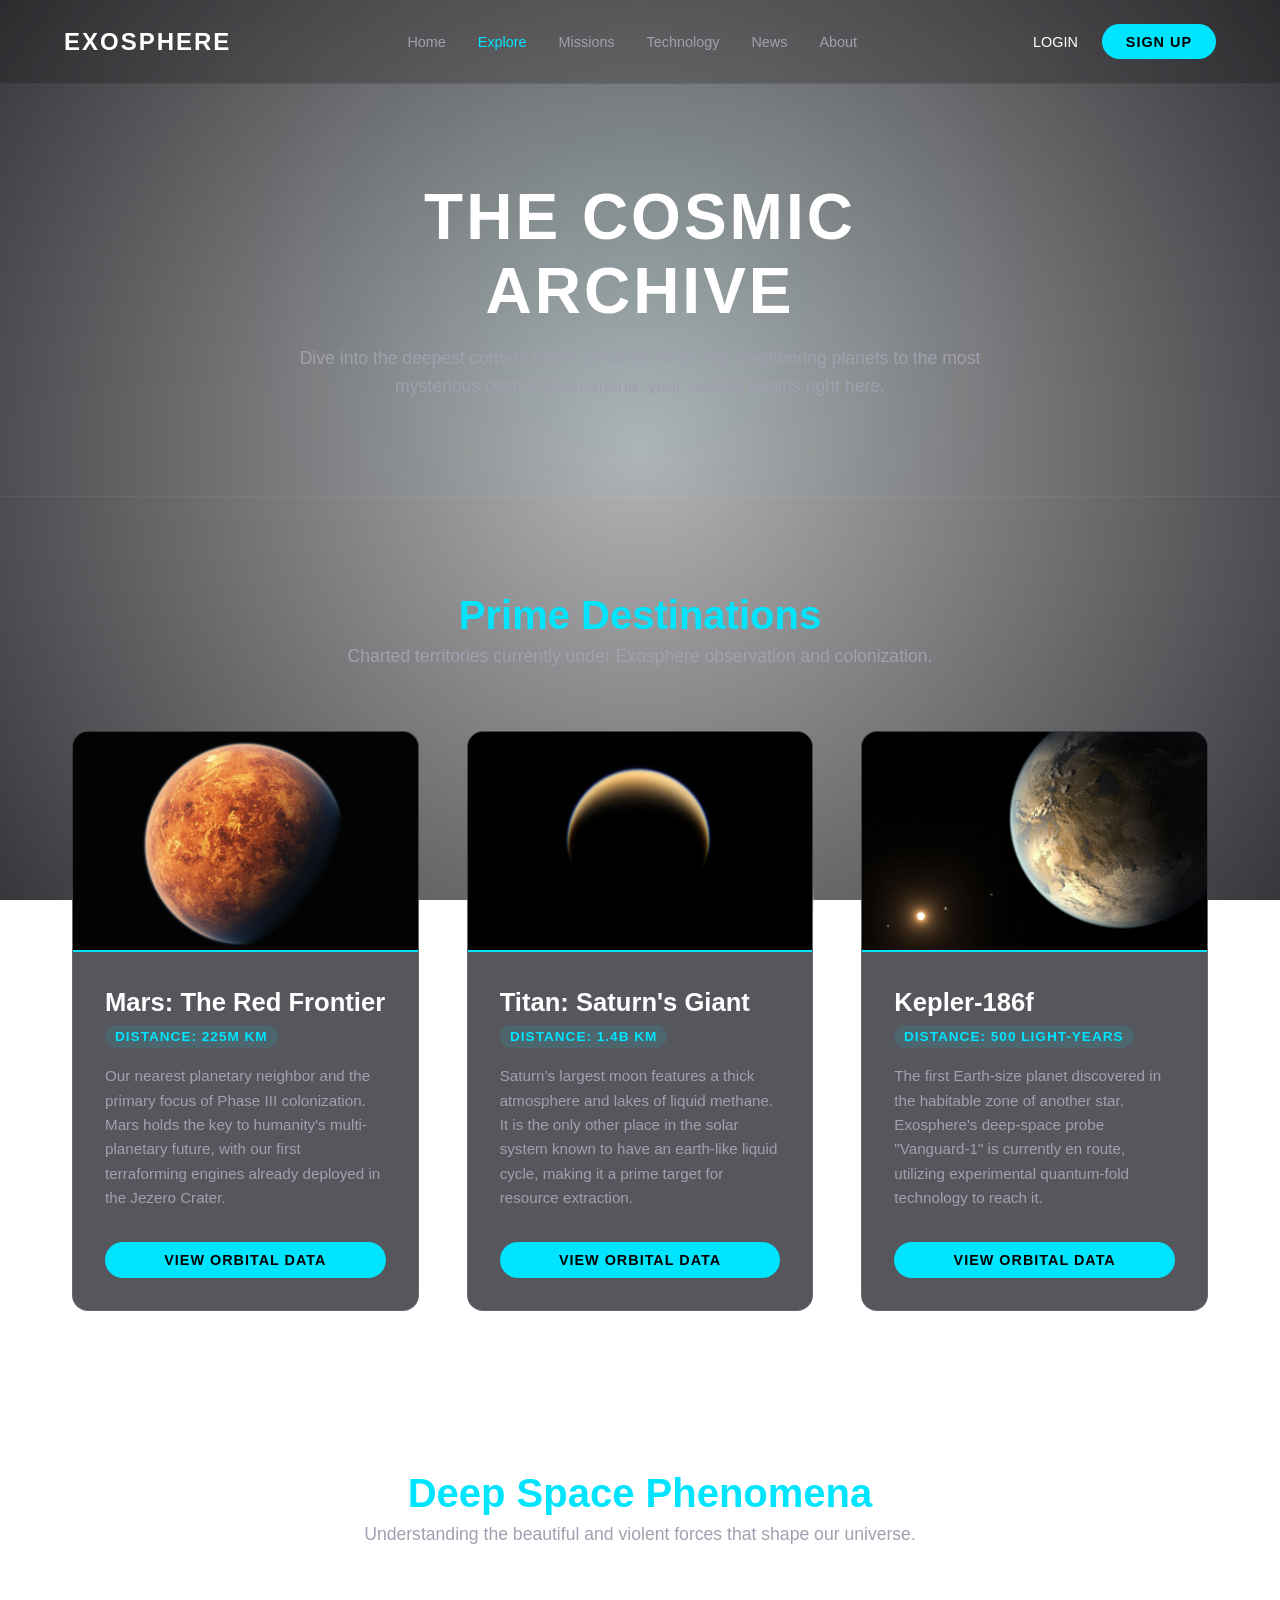
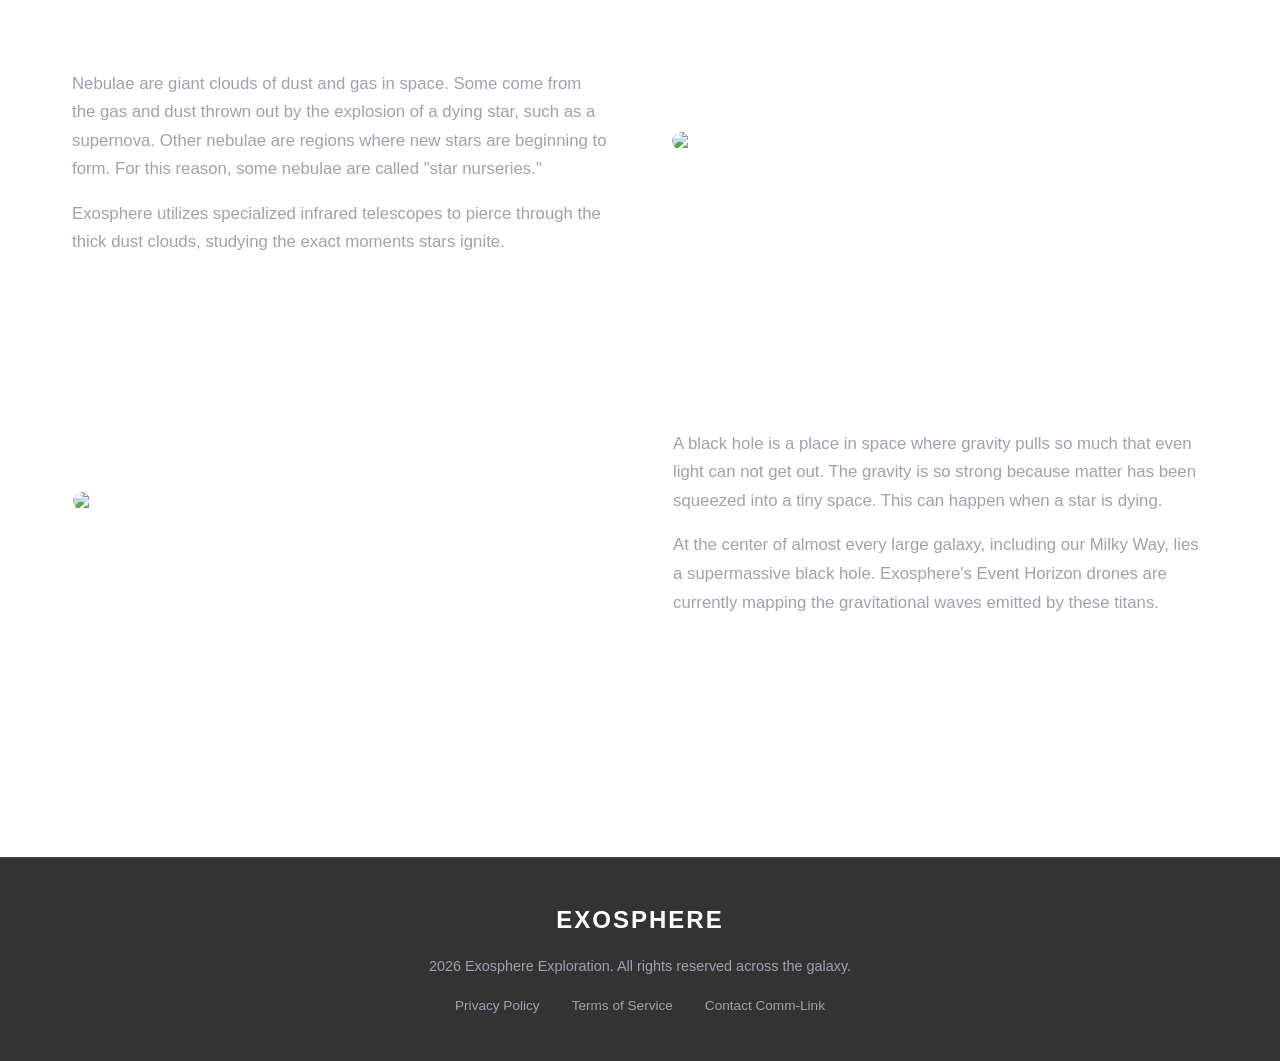
==== commit aebb830c: "Update Explore.html" ====
--- a/Explore.html
+++ b/Explore.html
@@ -98,7 +98,7 @@
                     <p>At the center of almost every large galaxy, including our Milky Way, lies a supermassive black hole. Exosphere's Event Horizon drones are currently mapping the gravitational waves emitted by these titans.</p>
                 </div>
                 <div class="phenomena-image img-glow-dark">
-                    <img src="./Photos/black hole.jpg" alt="Black Hole">
+                    <img src="./Photos/black-hole.jpg" alt="Black Hole">
                 </div>
             </div>
         </section>
--- a/stylemain.css
+++ b/stylemain.css
@@ -1142,6 +1142,6 @@
 }
 
 .explore-page-bg{
-    background: url('./Photos/yong-chuan-tan-VZ_GDBK98FQ-unsplash.jpg') no-repeat center center fixed;
+    background: url('./Photos/graham-holtshausen-fUnfEz3VLv4-unsplash\ \(1\).jpg') no-repeat center center fixed;
     background-size: cover;
-}+}
